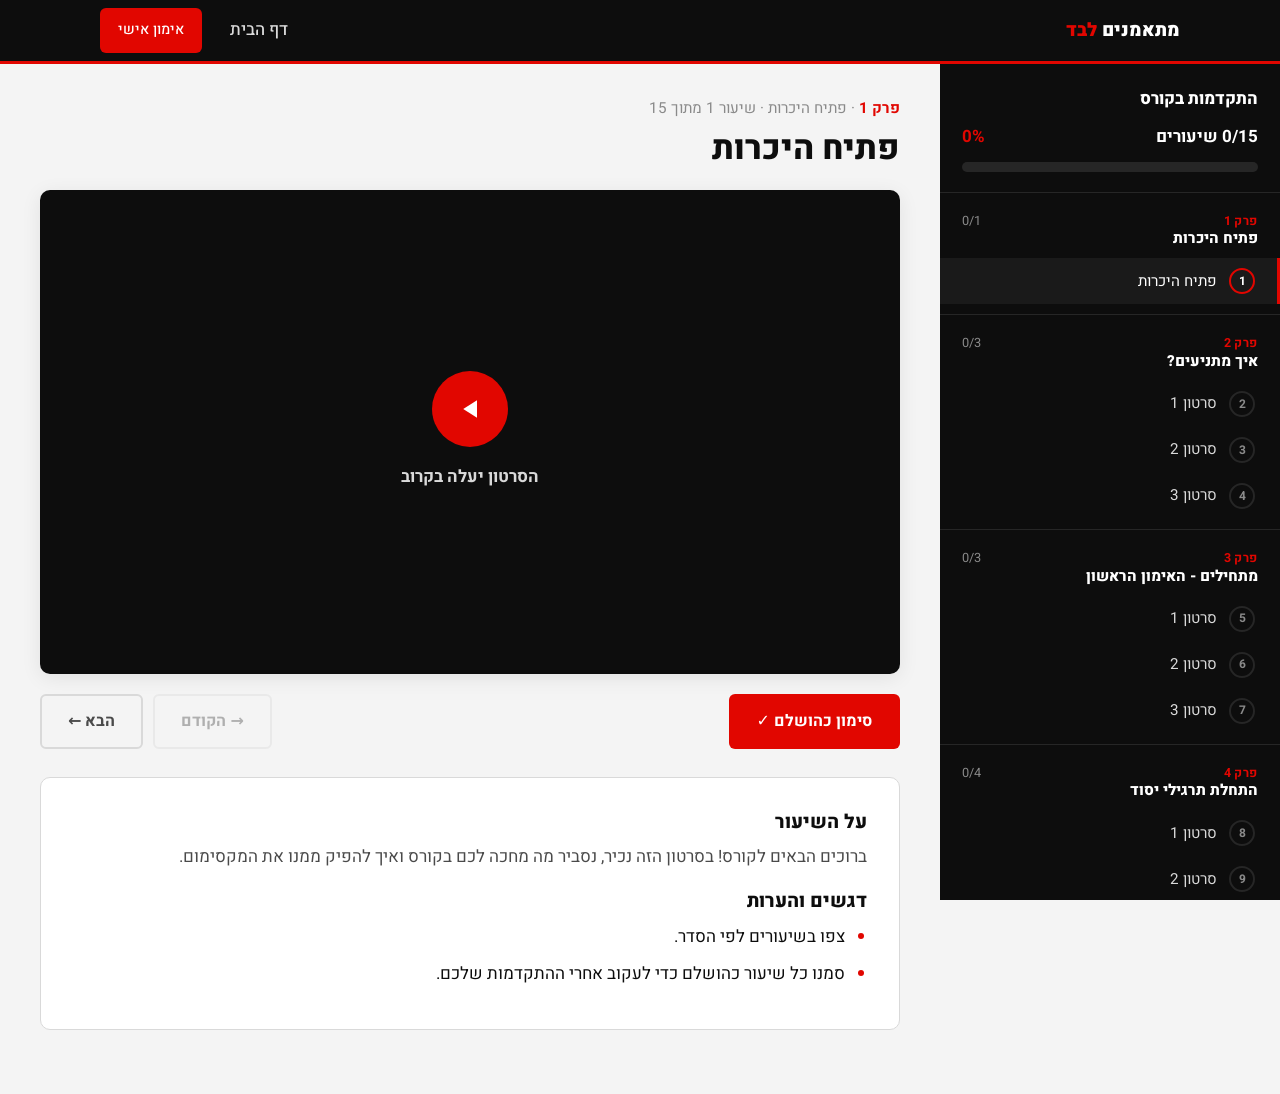
==== course.html @ cb84fe56 "Initial course website: homepage, course dashboard, progress tracking" ====
<!doctype html>
<html lang="he" dir="rtl">
<head>
  <meta charset="utf-8">
  <meta name="viewport" content="width=device-width, initial-scale=1">
  <title>הקורס | איך להתחיל להתאמן לבד בחדר כושר</title>
  <link rel="preconnect" href="https://fonts.googleapis.com">
  <link rel="preconnect" href="https://fonts.gstatic.com" crossorigin>
  <link href="https://fonts.googleapis.com/css2?family=Heebo:wght@400;500;700;800;900&display=swap" rel="stylesheet">
  <link rel="stylesheet" href="css/style.css">
</head>
<body class="course-body">

  <header class="site-header">
    <div class="container">
      <a href="index.html" class="logo">מתאמנים <span>לבד</span></a>
      <button class="nav-toggle" id="navToggle" aria-label="תפריט" aria-expanded="false">☰</button>
      <nav class="nav" id="nav">
        <a href="index.html">דף הבית</a>
        <a href="index.html#contact" class="btn btn-primary btn-sm">אימון אישי</a>
      </nav>
    </div>
  </header>

  <div class="course-layout">
    <!-- סרגל צד: רשימת שיעורים -->
    <aside class="sidebar dark" id="sidebar" aria-label="רשימת שיעורים">
      <div class="sidebar-head">
        <button class="sidebar-close" id="sidebarClose" aria-label="סגירה">✕</button>
        <h2>התקדמות בקורס</h2>
        <div class="progress-label">
          <span id="sbProgressText">0/0 שיעורים</span>
          <span class="pct" id="sbProgressPct">0%</span>
        </div>
        <div class="progress-bar" id="sbProgressBar" role="progressbar" aria-valuemin="0" aria-valuemax="100"><span></span></div>
      </div>
      <nav id="chapterNav"><!-- נבנה אוטומטית --></nav>
      <div class="sidebar-foot">
        <button class="link-btn" id="resetBtn">איפוס התקדמות</button>
      </div>
    </aside>
    <div class="overlay" id="overlay"></div>

    <!-- תוכן השיעור -->
    <main class="lesson-main">
      <div class="lesson-wrap">
        <div class="mobile-bar">
          <button class="btn btn-dark btn-sm" id="sidebarOpen">☰ רשימת שיעורים</button>
          <div class="mini-progress">
            <div class="progress-label"><span id="mbProgressText"></span></div>
            <div class="progress-bar" id="mbProgressBar"><span></span></div>
          </div>
        </div>

        <div class="lesson-crumb" id="lessonCrumb"></div>
        <h1 class="lesson-heading" id="lessonTitle"></h1>

        <div class="video-frame" id="videoFrame"></div>

        <div class="lesson-actions">
          <button class="btn btn-primary btn-complete" id="completeBtn">סימון כהושלם ✓</button>
          <div class="lesson-nav">
            <button class="btn btn-ghost" id="prevBtn">→ הקודם</button>
            <button class="btn btn-ghost" id="nextBtn">הבא ←</button>
          </div>
        </div>

        <article class="lesson-content">
          <h2>על השיעור</h2>
          <p class="desc" id="lessonDesc"></p>
          <div id="notesSection">
            <h2>דגשים והערות</h2>
            <ul class="notes-list" id="lessonNotes"></ul>
          </div>
        </article>

        <div class="course-done" id="courseDone">
          <h2>כל הכבוד! סיימתם את הקורס 🎉</h2>
          <p>עכשיו הזמן ליישם. רוצים ליווי אישי כדי להמשיך להתקדם?</p>
          <a href="index.html#contact" class="btn btn-primary">לאימון אישי</a>
        </div>
      </div>
    </main>
  </div>

  <script src="js/lessons.js"></script>
  <script src="js/progress.js"></script>
  <script src="js/course.js"></script>
</body>
</html>
---- css/style.css ----
/* ===== צבעים ומשתנים ===== */
:root {
  --black: #0d0d0d;
  --black-2: #1a1a1a;
  --black-3: #262626;
  --white: #ffffff;
  --red: #e10600;
  --red-dark: #b80500;
  --gray-100: #f4f4f4;
  --gray-300: #d9d9d9;
  --gray-500: #8a8a8a;
  --gray-700: #4a4a4a;

  --radius: 10px;
  --radius-sm: 6px;
  --shadow: 0 4px 20px rgba(0, 0, 0, 0.08);
  --container: 1120px;
  --header-h: 64px;
  --font: "Heebo", system-ui, -apple-system, "Segoe UI", Arial, sans-serif;
}

/* ===== בסיס ===== */
*, *::before, *::after { box-sizing: border-box; }

html { scroll-behavior: smooth; scroll-padding-top: var(--header-h); }

body {
  margin: 0;
  font-family: var(--font);
  font-size: 17px;
  line-height: 1.7;
  color: var(--black);
  background: var(--white);
  -webkit-font-smoothing: antialiased;
}

img { max-width: 100%; display: block; }
a { color: inherit; }
h1, h2, h3, h4 { line-height: 1.25; margin: 0 0 0.5em; font-weight: 800; }
p { margin: 0 0 1em; }

.container {
  width: 100%;
  max-width: var(--container);
  margin-inline: auto;
  padding-inline: 20px;
}

.sr-only {
  position: absolute; width: 1px; height: 1px; padding: 0; margin: -1px;
  overflow: hidden; clip: rect(0, 0, 0, 0); border: 0;
}

/* ===== כפתורים ===== */
.btn {
  display: inline-flex;
  align-items: center;
  justify-content: center;
  gap: 8px;
  padding: 12px 26px;
  border: 2px solid transparent;
  border-radius: var(--radius-sm);
  font: inherit;
  font-weight: 700;
  font-size: 1rem;
  text-decoration: none;
  cursor: pointer;
  transition: background 0.2s, color 0.2s, border-color 0.2s, transform 0.1s;
}
.btn:active { transform: translateY(1px); }
.btn-primary { background: var(--red); color: var(--white); }
.btn-primary:hover { background: var(--red-dark); }
.btn-outline { background: transparent; color: var(--white); border-color: var(--white); }
.btn-outline:hover { background: var(--white); color: var(--black); }
.btn-dark { background: var(--black); color: var(--white); }
.btn-dark:hover { background: var(--black-3); }
.btn-ghost { background: transparent; color: var(--gray-700); border-color: var(--gray-300); }
.btn-ghost:hover { border-color: var(--black); color: var(--black); }
.btn-lg { padding: 15px 34px; font-size: 1.1rem; }
.btn-sm { padding: 8px 16px; font-size: 0.9rem; }
.btn:disabled { opacity: 0.4; cursor: not-allowed; }

/* ===== כותרת עליונה ===== */
.site-header {
  position: sticky;
  top: 0;
  z-index: 50;
  height: var(--header-h);
  background: var(--black);
  color: var(--white);
  border-bottom: 3px solid var(--red);
}
.site-header .container {
  height: 100%;
  display: flex;
  align-items: center;
  justify-content: space-between;
  gap: 16px;
}
.logo {
  font-weight: 900;
  font-size: 1.15rem;
  text-decoration: none;
  white-space: nowrap;
  overflow: hidden;
  text-overflow: ellipsis;
}
.logo span { color: var(--red); }

.nav { display: flex; align-items: center; gap: 28px; }
.nav a { text-decoration: none; font-weight: 500; opacity: 0.85; }
.nav a:hover { opacity: 1; color: var(--red); }
.nav .btn { opacity: 1; }
.nav .btn:hover { color: var(--white); }

.nav-toggle {
  display: none;
  background: none;
  border: 0;
  color: var(--white);
  font-size: 1.6rem;
  cursor: pointer;
  padding: 4px 8px;
}

/* ===== Hero ===== */
.hero {
  background: var(--black);
  color: var(--white);
  padding: 96px 0 104px;
  position: relative;
  overflow: hidden;
}
.hero::after {
  content: "";
  position: absolute;
  inset-inline-start: -10%;
  bottom: -60%;
  width: 70%;
  height: 120%;
  background: radial-gradient(closest-side, rgba(225, 6, 0, 0.35), transparent);
  pointer-events: none;
}
.hero .container { position: relative; z-index: 1; }
.eyebrow {
  display: inline-block;
  color: var(--red);
  font-weight: 700;
  letter-spacing: 0.04em;
  margin-bottom: 14px;
}
.hero h1 {
  font-size: clamp(2.1rem, 5.5vw, 3.8rem);
  font-weight: 900;
  max-width: 14ch;
  margin-bottom: 20px;
}
.hero h1 em { font-style: normal; color: var(--red); }
.hero .lead {
  font-size: 1.2rem;
  color: var(--gray-300);
  max-width: 560px;
  margin-bottom: 36px;
}
.hero-actions { display: flex; flex-wrap: wrap; gap: 14px; }
.hero-stats {
  display: flex;
  flex-wrap: wrap;
  gap: 40px;
  margin-top: 56px;
  padding-top: 28px;
  border-top: 1px solid var(--black-3);
}
.hero-stats strong { display: block; font-size: 2rem; font-weight: 900; color: var(--white); line-height: 1.1; }
.hero-stats span { color: var(--gray-500); font-size: 0.95rem; }

/* ===== אזורים כלליים ===== */
.section { padding: 88px 0; }
.section-alt { background: var(--gray-100); }
.section-dark { background: var(--black); color: var(--white); }
.section-head { max-width: 640px; margin-bottom: 48px; }
.section-head h2 { font-size: clamp(1.7rem, 3.5vw, 2.4rem); }
.section-head h2::after {
  content: "";
  display: block;
  width: 56px;
  height: 4px;
  background: var(--red);
  margin-top: 14px;
}
.section-head p { color: var(--gray-700); font-size: 1.1rem; }
.section-dark .section-head p { color: var(--gray-300); }

/* ===== כרטיסי פרקים ===== */
.chapter-grid {
  display: grid;
  grid-template-columns: repeat(3, 1fr);
  gap: 20px;
}
.chapter-card {
  background: var(--white);
  border: 1px solid var(--gray-300);
  border-radius: var(--radius);
  padding: 28px;
  display: flex;
  flex-direction: column;
  transition: border-color 0.2s, box-shadow 0.2s, transform 0.2s;
  text-decoration: none;
}
.chapter-card:hover { border-color: var(--red); box-shadow: var(--shadow); transform: translateY(-3px); }
.chapter-num {
  font-size: 2.6rem;
  font-weight: 900;
  color: var(--red);
  line-height: 1;
  margin-bottom: 14px;
}
.chapter-card h3 { font-size: 1.2rem; margin-bottom: 8px; }
.chapter-meta { color: var(--gray-500); font-size: 0.95rem; margin-top: auto; display: flex; justify-content: space-between; gap: 8px; }
.chapter-meta .done { color: var(--red); font-weight: 700; }

/* ===== פס התקדמות ===== */
.progress-card {
  background: var(--white);
  border: 1px solid var(--gray-300);
  border-radius: var(--radius);
  padding: 24px 28px;
  margin-bottom: 32px;
  display: flex;
  align-items: center;
  gap: 24px;
  flex-wrap: wrap;
}
.progress-card .progress-info { flex: 1 1 260px; }
.progress-label { display: flex; justify-content: space-between; font-weight: 700; margin-bottom: 10px; gap: 12px; }
.progress-label .pct { color: var(--red); }
.progress-bar {
  height: 10px;
  background: var(--gray-100);
  border-radius: 999px;
  overflow: hidden;
}
.progress-bar > span {
  display: block;
  height: 100%;
  width: 0;
  background: var(--red);
  border-radius: inherit;
  transition: width 0.4s ease;
}
.dark .progress-bar { background: var(--black-3); }

/* ===== למי מתאים ===== */
.audience-list {
  list-style: none;
  padding: 0;
  margin: 0;
  display: grid;
  grid-template-columns: repeat(2, 1fr);
  gap: 16px 32px;
}
.audience-list li {
  position: relative;
  padding-inline-start: 36px;
  font-size: 1.08rem;
}
.audience-list li::before {
  content: "✓";
  position: absolute;
  inset-inline-start: 0;
  top: 2px;
  width: 24px;
  height: 24px;
  border-radius: 50%;
  background: var(--red);
  color: var(--white);
  font-size: 0.8rem;
  font-weight: 900;
  display: grid;
  place-items: center;
}

/* ===== על המאמן ===== */
.about {
  display: grid;
  grid-template-columns: 320px 1fr;
  gap: 56px;
  align-items: center;
}
.about-photo {
  aspect-ratio: 4 / 5;
  background: var(--black-2);
  border-radius: var(--radius);
  border-bottom: 6px solid var(--red);
  display: grid;
  place-items: center;
  color: var(--gray-500);
  font-size: 0.95rem;
  overflow: hidden;
}
.about-photo img { width: 100%; height: 100%; object-fit: cover; }
.about h2 { font-size: clamp(1.7rem, 3.5vw, 2.4rem); }
.about p { color: var(--gray-300); }

/* ===== צור קשר ===== */
.contact {
  display: grid;
  grid-template-columns: 1fr 1fr;
  gap: 48px;
  align-items: start;
}
.contact-links { display: grid; gap: 14px; }
.contact-link {
  display: flex;
  align-items: center;
  gap: 16px;
  padding: 18px 20px;
  border: 1px solid var(--gray-300);
  border-radius: var(--radius);
  text-decoration: none;
  background: var(--white);
  transition: border-color 0.2s;
}
.contact-link:hover { border-color: var(--red); }
.contact-link .icon {
  width: 44px;
  height: 44px;
  flex-shrink: 0;
  border-radius: 50%;
  background: var(--black);
  color: var(--white);
  display: grid;
  place-items: center;
}
.contact-link .icon svg { width: 22px; height: 22px; }
.contact-link strong { display: block; }
.contact-link span { color: var(--gray-500); font-size: 0.95rem; direction: ltr; unicode-bidi: plaintext; }

.contact-form {
  background: var(--white);
  border: 1px solid var(--gray-300);
  border-radius: var(--radius);
  padding: 28px;
  display: grid;
  gap: 16px;
}
.contact-form h3 { margin: 0; }
.field label { display: block; font-weight: 700; font-size: 0.95rem; margin-bottom: 6px; }
.field input, .field textarea, .field select {
  width: 100%;
  font: inherit;
  padding: 11px 14px;
  border: 1px solid var(--gray-300);
  border-radius: var(--radius-sm);
  background: var(--white);
  color: var(--black);
}
.field input:focus, .field textarea:focus, .field select:focus {
  outline: none;
  border-color: var(--red);
  box-shadow: 0 0 0 3px rgba(225, 6, 0, 0.15);
}
.field textarea { min-height: 110px; resize: vertical; }
.form-actions { display: flex; flex-wrap: wrap; gap: 10px; }
.form-hint { color: var(--gray-500); font-size: 0.85rem; margin: 0; }

/* ===== תחתית ===== */
.site-footer {
  background: var(--black);
  color: var(--gray-500);
  padding: 28px 0;
  font-size: 0.9rem;
  border-top: 3px solid var(--red);
}
.site-footer .container { display: flex; justify-content: space-between; flex-wrap: wrap; gap: 12px; }
.site-footer a { text-decoration: none; }
.site-footer a:hover { color: var(--white); }

/* ======================================================
   דשבורד הקורס (course.html)
   ====================================================== */
.course-body { background: var(--gray-100); }

.course-layout {
  display: grid;
  grid-template-columns: 340px 1fr;
  min-height: calc(100vh - var(--header-h));
}

/* --- סרגל צד --- */
.sidebar {
  background: var(--black);
  color: var(--white);
  position: sticky;
  top: var(--header-h);
  height: calc(100vh - var(--header-h));
  overflow-y: auto;
  display: flex;
  flex-direction: column;
}
.sidebar-head {
  padding: 24px 22px 20px;
  border-bottom: 1px solid var(--black-3);
}
.sidebar-head h2 { font-size: 1.05rem; margin-bottom: 14px; }
.sidebar-close {
  display: none;
  position: absolute;
  top: 14px;
  inset-inline-end: 14px;
  background: none;
  border: 0;
  color: var(--white);
  font-size: 1.5rem;
  cursor: pointer;
}

.chapter { border-bottom: 1px solid var(--black-3); }
.chapter-head {
  padding: 18px 22px 10px;
  display: flex;
  justify-content: space-between;
  align-items: baseline;
  gap: 10px;
}
.chapter-head h3 { font-size: 0.95rem; margin: 0; color: var(--white); }
.chapter-head h3 small { display: block; color: var(--red); font-weight: 700; font-size: 0.78rem; letter-spacing: 0.04em; }
.chapter-head .count { color: var(--gray-500); font-size: 0.8rem; white-space: nowrap; }

.lesson-list { list-style: none; margin: 0; padding: 0 0 10px; }
.lesson-link {
  display: flex;
  align-items: center;
  gap: 12px;
  padding: 10px 22px;
  text-decoration: none;
  color: var(--gray-300);
  border-inline-start: 3px solid transparent;
  transition: background 0.15s, color 0.15s;
}
.lesson-link:hover { background: var(--black-2); color: var(--white); }
.lesson-link.active {
  background: var(--black-2);
  color: var(--white);
  border-inline-start-color: var(--red);
}
.lesson-status {
  width: 26px;
  height: 26px;
  flex-shrink: 0;
  border-radius: 50%;
  border: 2px solid var(--black-3);
  display: grid;
  place-items: center;
  font-size: 0.75rem;
  font-weight: 700;
  color: var(--gray-500);
}
.lesson-link.done .lesson-status {
  background: var(--red);
  border-color: var(--red);
  color: var(--white);
}
.lesson-link.active:not(.done) .lesson-status { border-color: var(--red); color: var(--white); }
.lesson-title { flex: 1; font-size: 0.95rem; line-height: 1.4; }
.lesson-duration { color: var(--gray-500); font-size: 0.8rem; }
.tag {
  display: inline-block;
  font-size: 0.7rem;
  font-weight: 700;
  padding: 1px 8px;
  border-radius: 999px;
  border: 1px solid var(--gray-700);
  color: var(--gray-500);
  margin-inline-start: 6px;
  vertical-align: middle;
}
.lesson-link.transition .lesson-title { font-size: 0.88rem; color: var(--gray-500); }
.lesson-link.transition.active .lesson-title { color: var(--white); }

.sidebar-foot { margin-top: auto; padding: 18px 22px; border-top: 1px solid var(--black-3); }
.link-btn {
  background: none;
  border: 0;
  padding: 0;
  font: inherit;
  font-size: 0.85rem;
  color: var(--gray-500);
  cursor: pointer;
  text-decoration: underline;
}
.link-btn:hover { color: var(--red); }

/* --- אזור התוכן --- */
.lesson-main { padding: 32px 40px 64px; min-width: 0; }
.lesson-wrap { max-width: 960px; margin-inline: auto; }

.mobile-bar { display: none; }

.lesson-crumb { color: var(--gray-500); font-size: 0.95rem; margin-bottom: 6px; }
.lesson-crumb strong { color: var(--red); }
.lesson-heading { font-size: clamp(1.5rem, 3vw, 2.1rem); margin-bottom: 20px; }

.video-frame {
  position: relative;
  aspect-ratio: 16 / 9;
  background: var(--black);
  border-radius: var(--radius);
  overflow: hidden;
  box-shadow: var(--shadow);
}
.video-frame iframe { position: absolute; inset: 0; width: 100%; height: 100%; border: 0; }
.video-placeholder {
  position: absolute;
  inset: 0;
  display: grid;
  place-items: center;
  text-align: center;
  color: var(--gray-300);
  padding: 20px;
}
.video-placeholder .play {
  width: 76px;
  height: 76px;
  border-radius: 50%;
  background: var(--red);
  display: grid;
  place-items: center;
  margin: 0 auto 16px;
}
.video-placeholder .play svg { width: 30px; height: 30px; fill: var(--white); margin-inline-start: 4px; }
[dir="rtl"] .video-placeholder .play svg { transform: scaleX(-1); margin-inline-start: 0; margin-inline-end: 4px; }

.lesson-actions {
  display: flex;
  align-items: center;
  justify-content: space-between;
  flex-wrap: wrap;
  gap: 12px;
  margin: 20px 0 28px;
}
.lesson-nav { display: flex; gap: 10px; }
.btn-complete.is-done { background: var(--black); }
.btn-complete.is-done:hover { background: var(--black-3); }

.lesson-content {
  background: var(--white);
  border-radius: var(--radius);
  padding: 32px;
  border: 1px solid var(--gray-300);
}
.lesson-content h2 { font-size: 1.2rem; }
.lesson-content h2:not(:first-child) { margin-top: 28px; }
.lesson-content .desc { color: var(--gray-700); white-space: pre-line; }
.notes-list { margin: 0; padding-inline-start: 22px; }
.notes-list li { margin-bottom: 8px; }
.notes-list li::marker { color: var(--red); }

.course-done {
  display: none;
  background: var(--black);
  color: var(--white);
  border-radius: var(--radius);
  padding: 28px 32px;
  margin-top: 28px;
  border-inline-start: 6px solid var(--red);
}
.course-done.show { display: block; }
.course-done h2 { font-size: 1.4rem; }
.course-done p { color: var(--gray-300); }

.overlay {
  display: none;
  position: fixed;
  inset: 0;
  background: rgba(0, 0, 0, 0.55);
  z-index: 60;
}

/* ===== רספונסיביות ===== */
@media (max-width: 960px) {
  .chapter-grid { grid-template-columns: repeat(2, 1fr); }
  .about { grid-template-columns: 1fr; gap: 32px; }
  .about-photo { max-width: 320px; }
  .contact { grid-template-columns: 1fr; }
}

@media (max-width: 900px) {
  .course-layout { grid-template-columns: 1fr; }
  .sidebar {
    position: fixed;
    top: 0;
    inset-inline-start: 0;
    height: 100vh;
    width: min(340px, 86vw);
    z-index: 70;
    transform: translateX(100%);
    transition: transform 0.25s ease;
  }
  .sidebar-open .sidebar { transform: translateX(0); }
  .sidebar-open .overlay { display: block; }
  .sidebar-close { display: block; }
  .sidebar-head { position: relative; padding-top: 52px; }

  .mobile-bar {
    display: flex;
    align-items: center;
    justify-content: space-between;
    gap: 12px;
    margin-bottom: 20px;
  }
  .mobile-bar .mini-progress { flex: 1; max-width: 180px; font-size: 0.85rem; color: var(--gray-700); }
  .lesson-main { padding: 20px 16px 48px; }
  .lesson-content { padding: 22px; }
}

@media (max-width: 760px) {
  body { font-size: 16px; }
  .nav-toggle { display: block; }
  .nav {
    display: none;
    position: absolute;
    top: var(--header-h);
    inset-inline: 0;
    background: var(--black);
    flex-direction: column;
    align-items: stretch;
    gap: 0;
    padding: 8px 20px 20px;
    border-bottom: 3px solid var(--red);
  }
  .nav.open { display: flex; }
  .nav a { padding: 12px 0; border-bottom: 1px solid var(--black-3); }
  .nav .btn { margin-top: 12px; border-bottom: 0; }

  .container { padding-inline: 16px; }
  .hero { padding: 64px 0 72px; }
  .hero-stats { gap: 28px; }
  .section { padding: 64px 0; }
  .chapter-grid { grid-template-columns: 1fr; }
  .audience-list { grid-template-columns: 1fr; }
  .lesson-actions { flex-direction: column; align-items: stretch; }
  .lesson-nav { justify-content: space-between; }
  .lesson-nav .btn { flex: 1; }
  .btn-complete { width: 100%; }
}
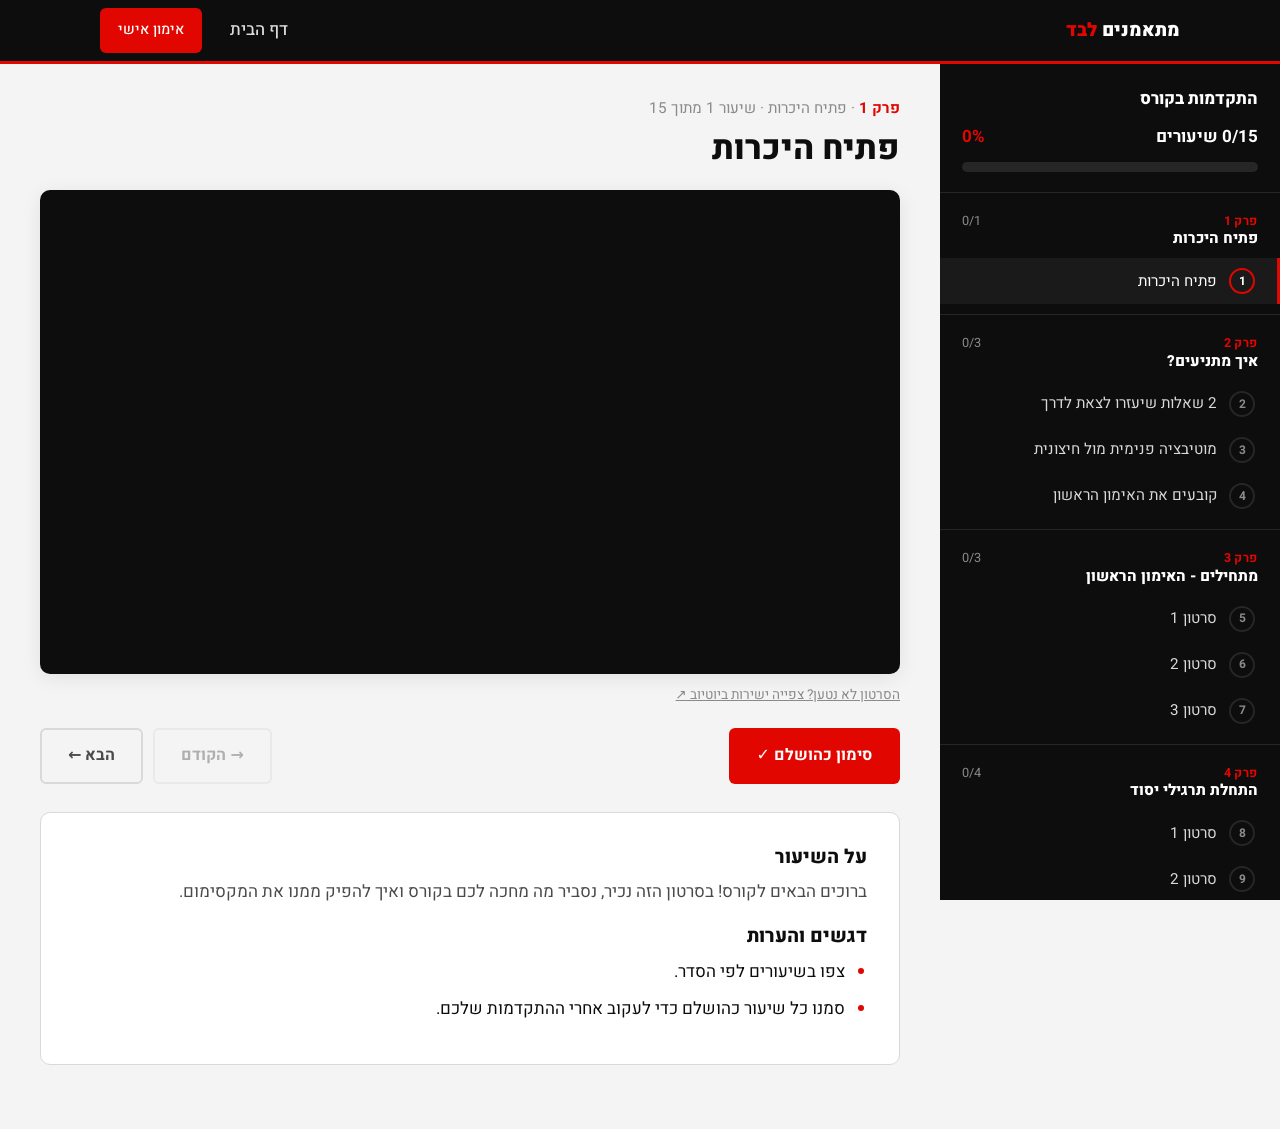
==== commit 144e85da: "Real titles for chapter 2, YouTube fallback link, non-clickable placeholder" ====
--- a/course.html
+++ b/course.html
@@ -56,6 +56,7 @@
         <h1 class="lesson-heading" id="lessonTitle"></h1>
 
         <div class="video-frame" id="videoFrame"></div>
+        <a class="yt-link" id="ytLink" href="#" target="_blank" rel="noopener" hidden>הסרטון לא נטען? צפייה ישירות ביוטיוב ↗</a>
 
         <div class="lesson-actions">
           <button class="btn btn-primary btn-complete" id="completeBtn">סימון כהושלם ✓</button>
--- a/css/style.css
+++ b/css/style.css
@@ -519,17 +519,19 @@
   color: var(--gray-300);
   padding: 20px;
 }
-.video-placeholder .play {
-  width: 76px;
-  height: 76px;
+.video-placeholder .soon {
+  width: 64px;
+  height: 64px;
   border-radius: 50%;
-  background: var(--red);
+  border: 2px solid var(--black-3);
   display: grid;
   place-items: center;
-  margin: 0 auto 16px;
-}
-.video-placeholder .play svg { width: 30px; height: 30px; fill: var(--white); margin-inline-start: 4px; }
-[dir="rtl"] .video-placeholder .play svg { transform: scaleX(-1); margin-inline-start: 0; margin-inline-end: 4px; }
+  margin: 0 auto 14px;
+}
+.video-placeholder .soon svg { width: 30px; height: 30px; fill: none; stroke: var(--gray-500); stroke-width: 2; stroke-linecap: round; }
+.yt-link { display: inline-block; margin-top: 10px; font-size: 0.85rem; color: var(--gray-500); }
+.yt-link:hover { color: var(--red); }
+.yt-link[hidden] { display: none; }
 
 .lesson-actions {
   display: flex;
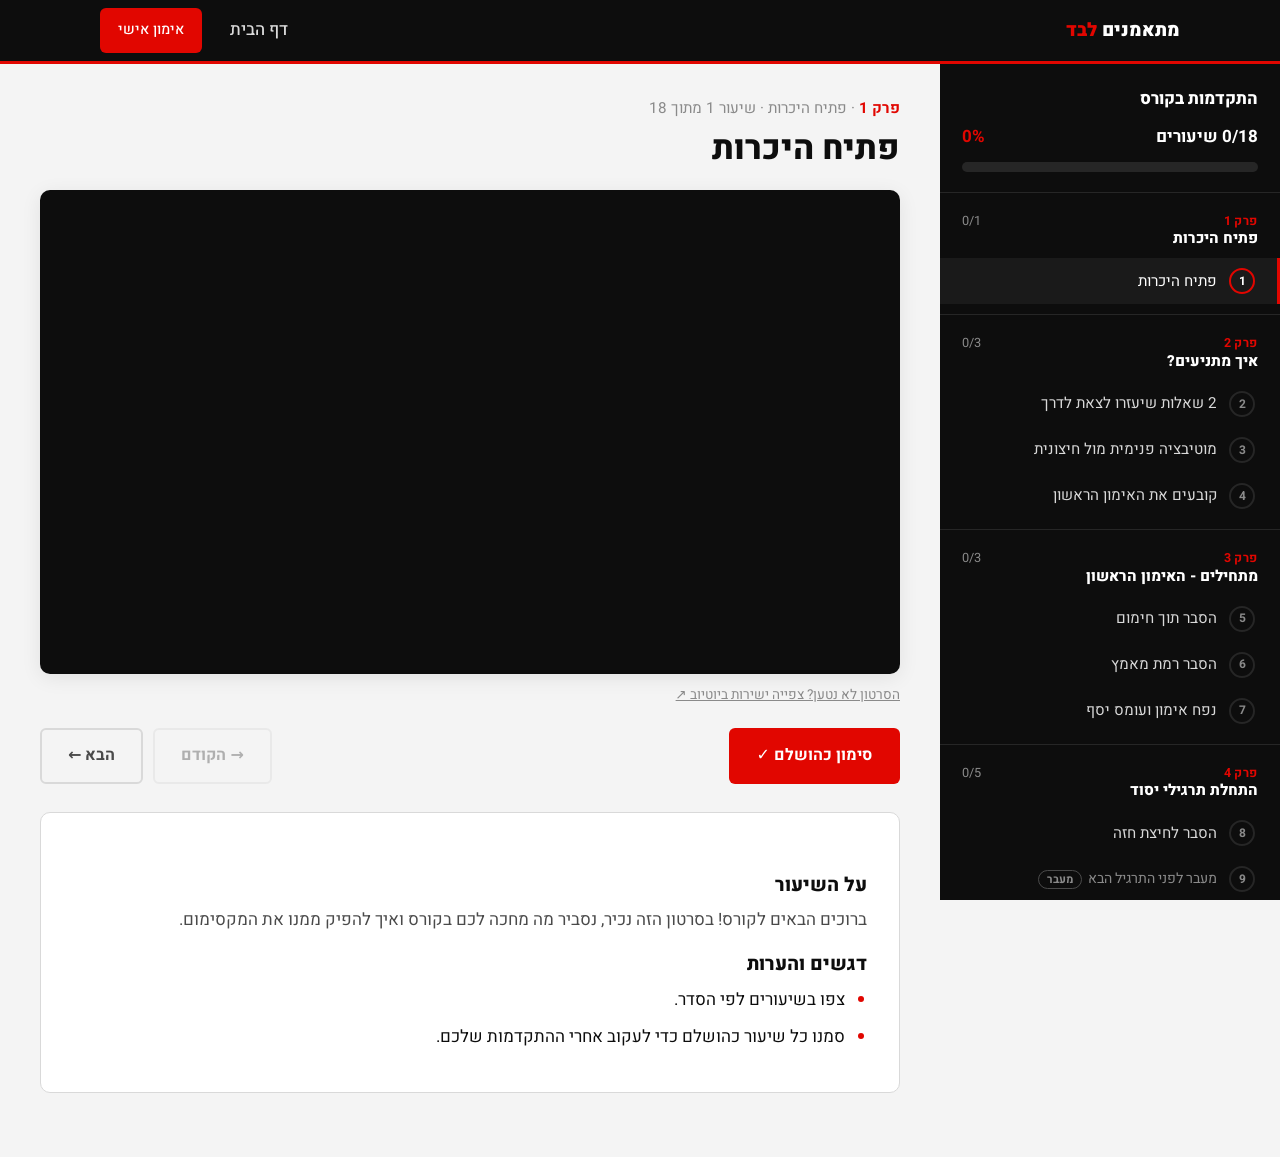
==== commit 70fb5aa6: "Add downloadable Excel progress template to final lesson" ====
--- a/course.html
+++ b/course.html
@@ -67,6 +67,7 @@
         </div>
 
         <article class="lesson-content">
+          <div class="downloads" id="lessonDownloads"></div>
           <h2>על השיעור</h2>
           <p class="desc" id="lessonDesc"></p>
           <div id="notesSection">
--- a/css/style.css
+++ b/css/style.css
@@ -298,7 +298,7 @@
   font-size: 0.95rem;
   overflow: hidden;
 }
-.about-photo img { width: 100%; height: 100%; object-fit: cover; }
+.about-photo img { width: 100%; height: 100%; object-fit: cover; object-position: center top; }
 .about h2 { font-size: clamp(1.7rem, 3.5vw, 2.4rem); }
 .about p { color: var(--gray-300); }
 
@@ -322,6 +322,7 @@
   transition: border-color 0.2s;
 }
 .contact-link:hover { border-color: var(--red); }
+.contact-link[hidden] { display: none; }
 .contact-link .icon {
   width: 44px;
   height: 44px;
@@ -554,6 +555,9 @@
 .lesson-content h2 { font-size: 1.2rem; }
 .lesson-content h2:not(:first-child) { margin-top: 28px; }
 .lesson-content .desc { color: var(--gray-700); white-space: pre-line; }
+.downloads { display: flex; flex-wrap: wrap; gap: 10px; margin-bottom: 28px; padding-bottom: 24px; border-bottom: 1px solid var(--gray-300); }
+.downloads[hidden] { display: none; }
+.download-btn svg { width: 20px; height: 20px; fill: none; stroke: currentColor; stroke-width: 2.2; stroke-linecap: round; stroke-linejoin: round; flex-shrink: 0; }
 .notes-list { margin: 0; padding-inline-start: 22px; }
 .notes-list li { margin-bottom: 8px; }
 .notes-list li::marker { color: var(--red); }
